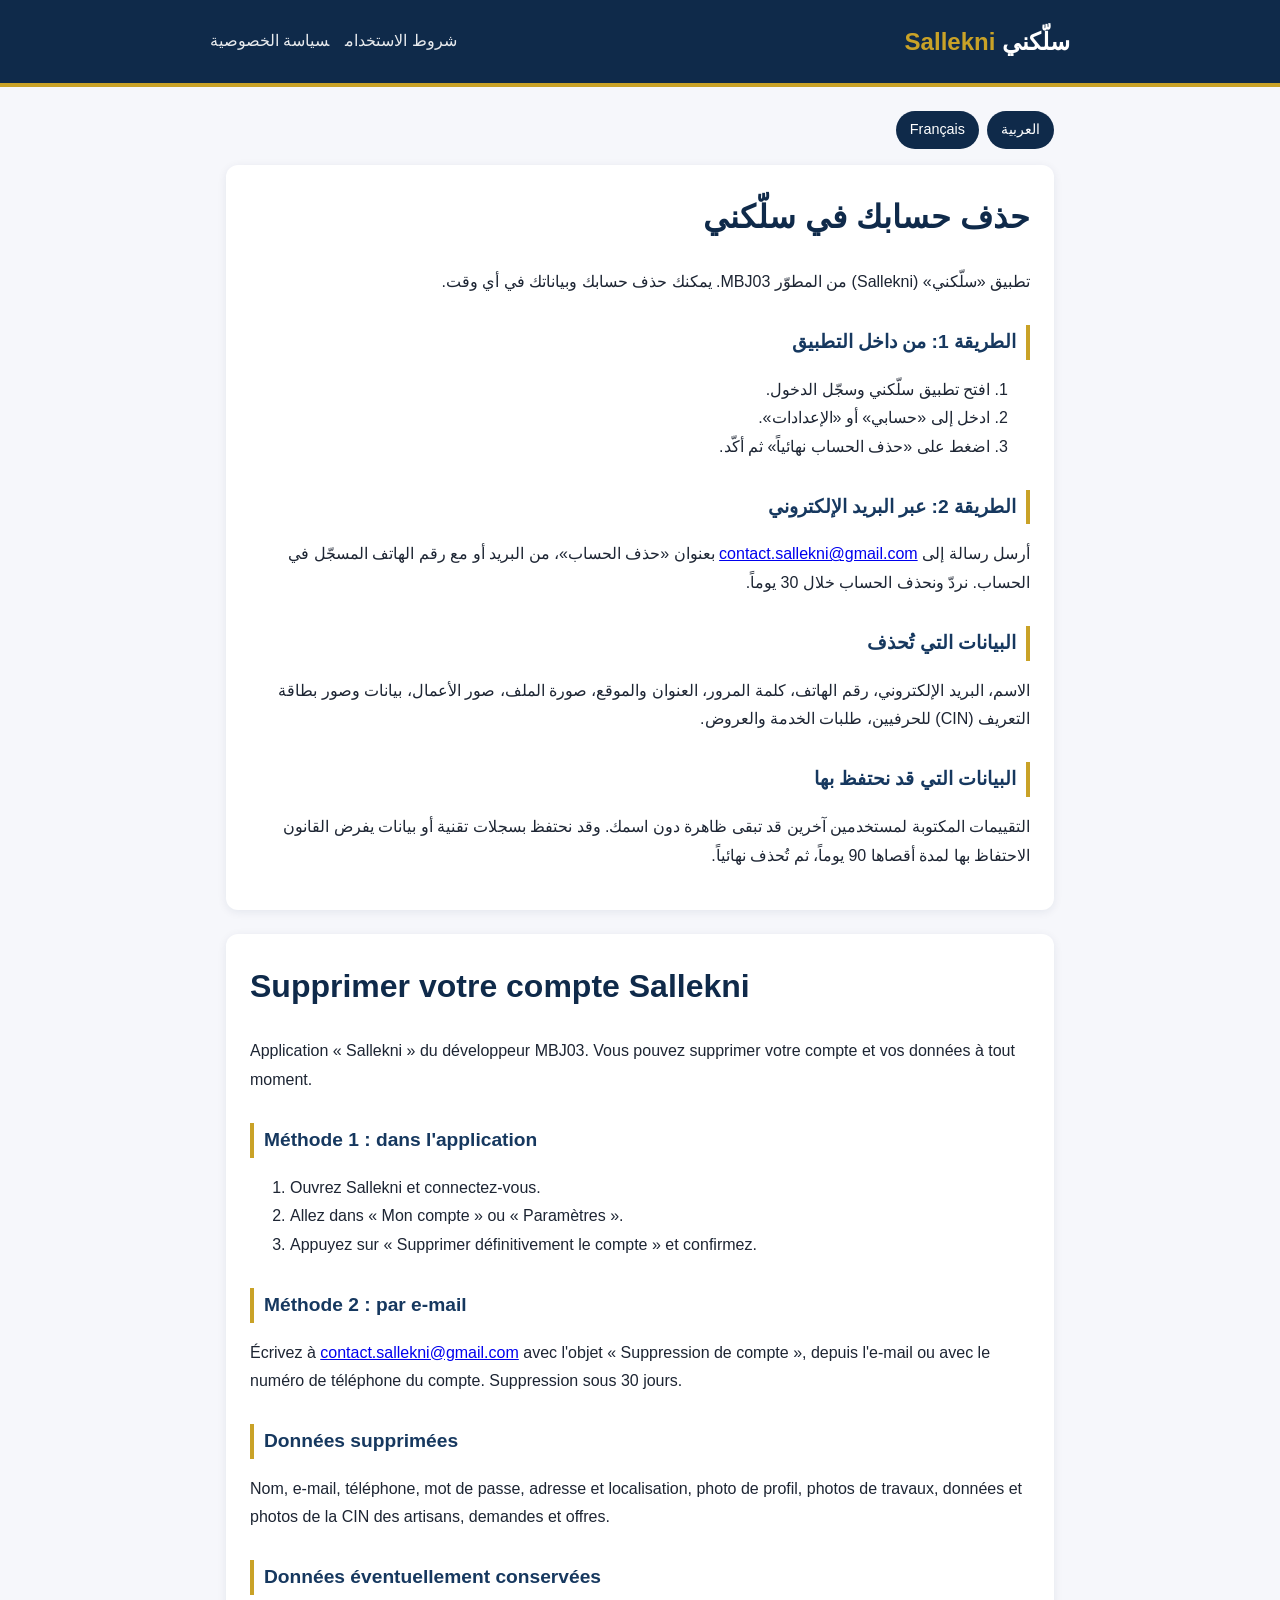
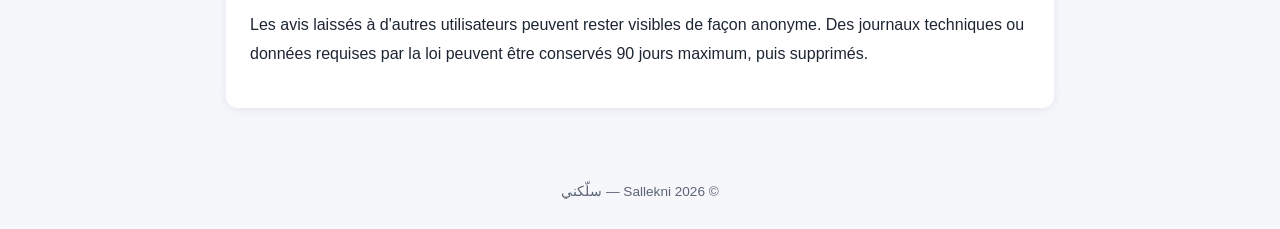
==== docs/delete-account.html @ 961c53c8 "Add files via upload" ====
<!DOCTYPE html>
<html lang="ar" dir="rtl">
<head>
<meta charset="utf-8">
<meta name="viewport" content="width=device-width, initial-scale=1">
<title>حذف الحساب | Sallekni</title>
<link rel="stylesheet" href="style.css">
</head>
<body>
<header><div class="wrap"><a class="brand" href="index.html">سلّكني <span>Sallekni</span></a>
<nav><a href="terms.html">شروط الاستخدام</a><a href="privacy.html">سياسة الخصوصية</a></nav></div></header>
<main class="wrap">
<div class="lang"><a href="#ar">العربية</a><a href="#fr">Français</a></div>

<div class="card" id="ar">
<h1>حذف حسابك في سلّكني</h1>
<p>تطبيق «سلّكني» (Sallekni) من المطوّر MBJ03. يمكنك حذف حسابك وبياناتك في أي وقت.</p>

<h2>الطريقة 1: من داخل التطبيق</h2>
<ol>
<li>افتح تطبيق سلّكني وسجّل الدخول.</li>
<li>ادخل إلى «حسابي» أو «الإعدادات».</li>
<li>اضغط على «حذف الحساب نهائياً» ثم أكّد.</li>
</ol>

<h2>الطريقة 2: عبر البريد الإلكتروني</h2>
<p>أرسل رسالة إلى <a href="mailto:contact.sallekni@gmail.com?subject=Delete%20account">contact.sallekni@gmail.com</a> بعنوان «حذف الحساب»، من البريد أو مع رقم الهاتف المسجّل في الحساب. نردّ ونحذف الحساب خلال 30 يوماً.</p>

<h2>البيانات التي تُحذف</h2>
<p>الاسم، البريد الإلكتروني، رقم الهاتف، كلمة المرور، العنوان والموقع، صورة الملف، صور الأعمال، بيانات وصور بطاقة التعريف (CIN) للحرفيين، طلبات الخدمة والعروض.</p>

<h2>البيانات التي قد نحتفظ بها</h2>
<p>التقييمات المكتوبة لمستخدمين آخرين قد تبقى ظاهرة دون اسمك. وقد نحتفظ بسجلات تقنية أو بيانات يفرض القانون الاحتفاظ بها لمدة أقصاها 90 يوماً، ثم تُحذف نهائياً.</p>
</div>

<div class="card" id="fr" dir="ltr" lang="fr">
<h1>Supprimer votre compte Sallekni</h1>
<p>Application « Sallekni » du développeur MBJ03. Vous pouvez supprimer votre compte et vos données à tout moment.</p>

<h2>Méthode 1 : dans l'application</h2>
<ol>
<li>Ouvrez Sallekni et connectez-vous.</li>
<li>Allez dans « Mon compte » ou « Paramètres ».</li>
<li>Appuyez sur « Supprimer définitivement le compte » et confirmez.</li>
</ol>

<h2>Méthode 2 : par e-mail</h2>
<p>Écrivez à <a href="mailto:contact.sallekni@gmail.com?subject=Delete%20account">contact.sallekni@gmail.com</a> avec l'objet « Suppression de compte », depuis l'e-mail ou avec le numéro de téléphone du compte. Suppression sous 30 jours.</p>

<h2>Données supprimées</h2>
<p>Nom, e-mail, téléphone, mot de passe, adresse et localisation, photo de profil, photos de travaux, données et photos de la CIN des artisans, demandes et offres.</p>

<h2>Données éventuellement conservées</h2>
<p>Les avis laissés à d'autres utilisateurs peuvent rester visibles de façon anonyme. Des journaux techniques ou données requises par la loi peuvent être conservés 90 jours maximum, puis supprimés.</p>
</div>
</main>
<footer>© 2026 Sallekni — سلّكني</footer>
</body>
</html>
---- docs/style.css ----
:root{--navy:#0f2a4a;--navy2:#16385f;--gold:#c9a227;--bg:#f6f7fb;--text:#1d2533;--muted:#5b6475;--card:#fff}
*{box-sizing:border-box}
body{margin:0;font-family:"Segoe UI",Tahoma,"Noto Sans Arabic",Arial,sans-serif;background:var(--bg);color:var(--text);line-height:1.8}
header{background:var(--navy);color:#fff;padding:20px 16px;border-bottom:4px solid var(--gold)}
header .wrap{display:flex;align-items:center;justify-content:space-between;gap:12px;flex-wrap:wrap}
.brand{font-size:1.5rem;font-weight:700;color:#fff;text-decoration:none}
.brand span{color:var(--gold)}
nav a{color:#fff;text-decoration:none;margin-inline-start:16px;opacity:.9}
nav a:hover{color:var(--gold)}
.wrap{max-width:860px;margin:0 auto}
main{padding:24px 16px}
.card{background:var(--card);border-radius:12px;padding:24px;box-shadow:0 2px 10px rgba(15,42,74,.08);margin-bottom:24px}
h1{color:var(--navy);margin-top:0}
h2{color:var(--navy2);border-inline-start:4px solid var(--gold);padding-inline-start:10px;font-size:1.2rem;margin-top:28px}
.meta{color:var(--muted);font-size:.9rem}
.lang{display:flex;gap:8px;margin-bottom:16px}
.lang a{background:var(--navy);color:#fff;padding:6px 14px;border-radius:20px;text-decoration:none;font-size:.9rem}
.lang a:hover{background:var(--gold);color:var(--navy)}
.links a{display:block;background:var(--navy);color:#fff;padding:14px 18px;border-radius:10px;text-decoration:none;margin:10px 0;font-weight:600}
.links a:hover{background:var(--gold);color:var(--navy)}
[dir=ltr]{text-align:left}
footer{text-align:center;color:var(--muted);font-size:.85rem;padding:24px 16px}
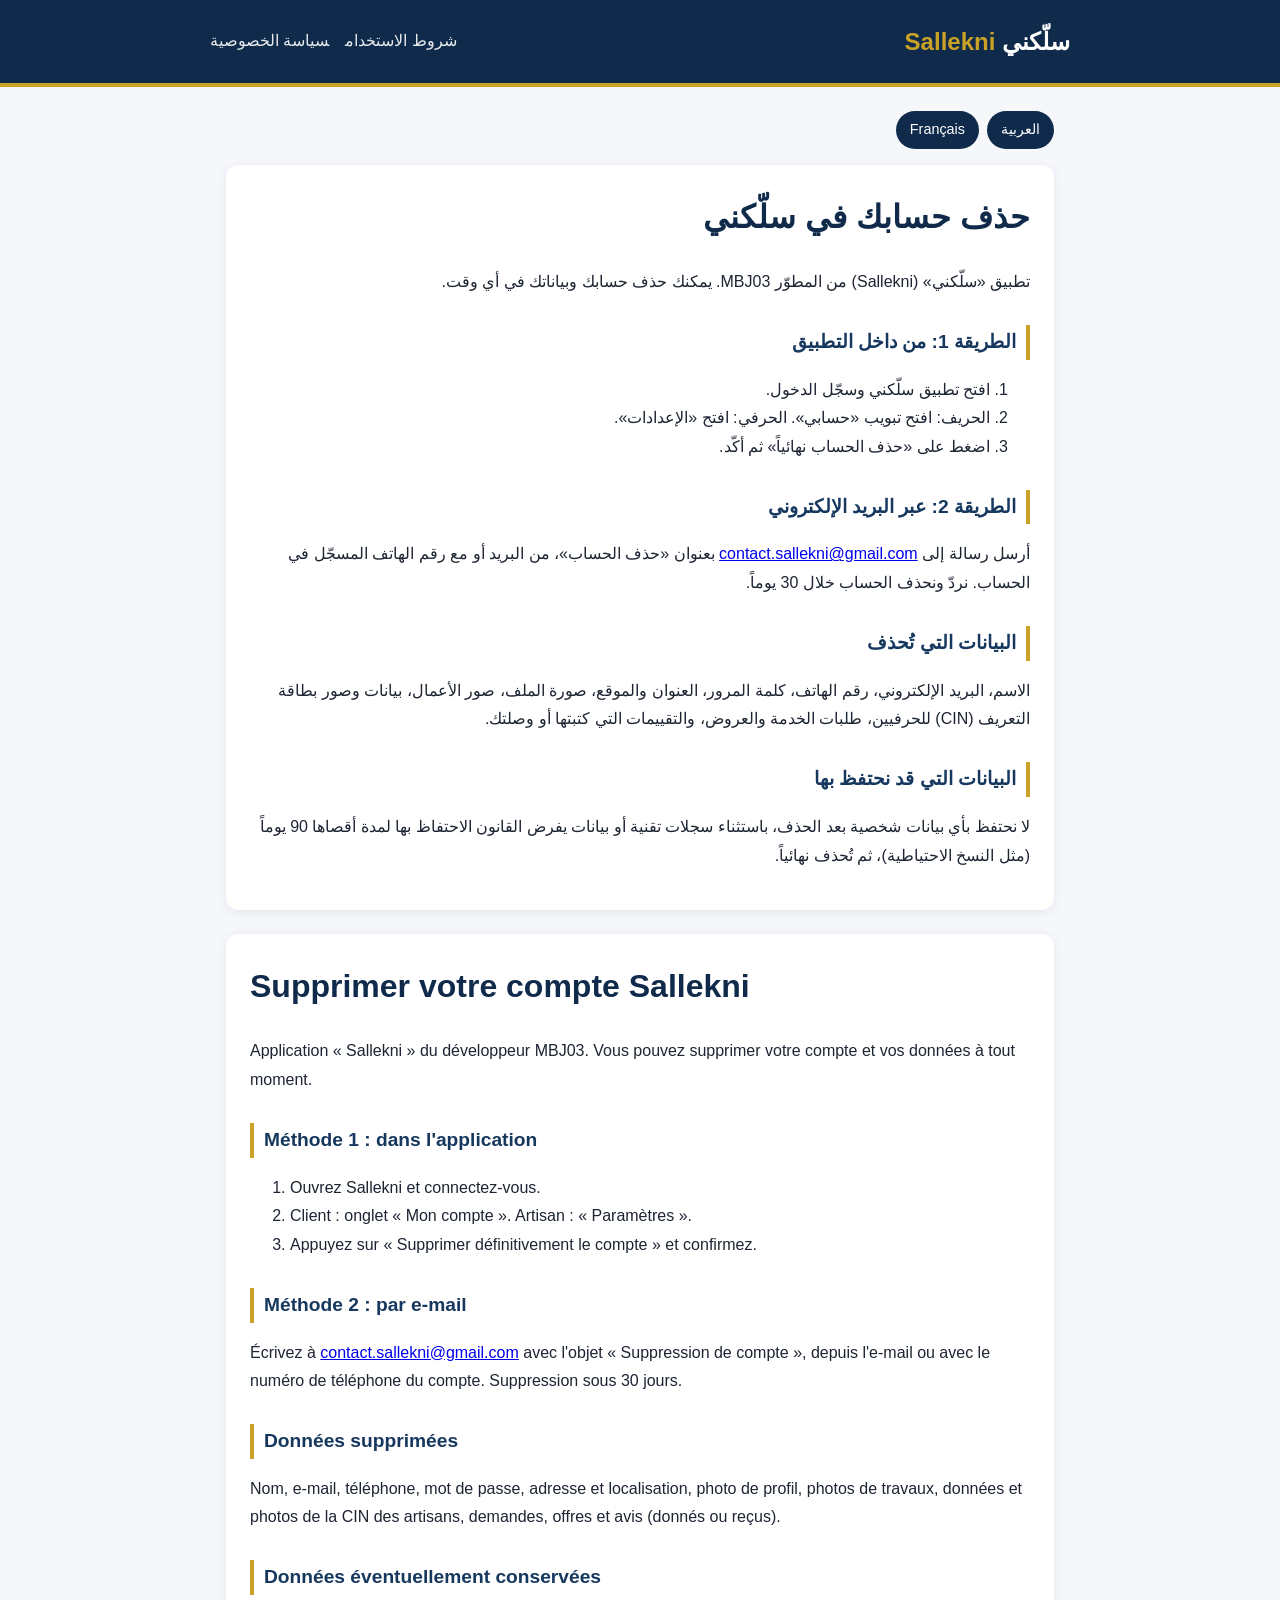
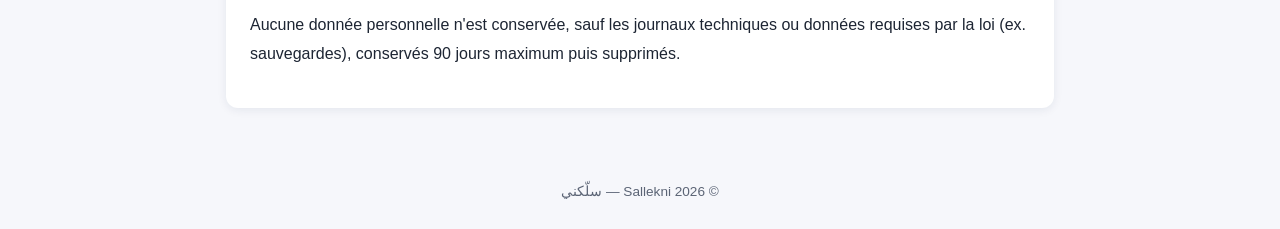
==== commit 114c4051: "Delete-account page: match in-app behavior" ====
--- a/docs/delete-account.html
+++ b/docs/delete-account.html
@@ -19,7 +19,7 @@
 <h2>الطريقة 1: من داخل التطبيق</h2>
 <ol>
 <li>افتح تطبيق سلّكني وسجّل الدخول.</li>
-<li>ادخل إلى «حسابي» أو «الإعدادات».</li>
+<li>الحريف: افتح تبويب «حسابي». الحرفي: افتح «الإعدادات».</li>
 <li>اضغط على «حذف الحساب نهائياً» ثم أكّد.</li>
 </ol>
 
@@ -27,10 +27,10 @@
 <p>أرسل رسالة إلى <a href="mailto:contact.sallekni@gmail.com?subject=Delete%20account">contact.sallekni@gmail.com</a> بعنوان «حذف الحساب»، من البريد أو مع رقم الهاتف المسجّل في الحساب. نردّ ونحذف الحساب خلال 30 يوماً.</p>
 
 <h2>البيانات التي تُحذف</h2>
-<p>الاسم، البريد الإلكتروني، رقم الهاتف، كلمة المرور، العنوان والموقع، صورة الملف، صور الأعمال، بيانات وصور بطاقة التعريف (CIN) للحرفيين، طلبات الخدمة والعروض.</p>
+<p>الاسم، البريد الإلكتروني، رقم الهاتف، كلمة المرور، العنوان والموقع، صورة الملف، صور الأعمال، بيانات وصور بطاقة التعريف (CIN) للحرفيين، طلبات الخدمة والعروض، والتقييمات التي كتبتها أو وصلتك.</p>
 
 <h2>البيانات التي قد نحتفظ بها</h2>
-<p>التقييمات المكتوبة لمستخدمين آخرين قد تبقى ظاهرة دون اسمك. وقد نحتفظ بسجلات تقنية أو بيانات يفرض القانون الاحتفاظ بها لمدة أقصاها 90 يوماً، ثم تُحذف نهائياً.</p>
+<p>لا نحتفظ بأي بيانات شخصية بعد الحذف، باستثناء سجلات تقنية أو بيانات يفرض القانون الاحتفاظ بها لمدة أقصاها 90 يوماً (مثل النسخ الاحتياطية)، ثم تُحذف نهائياً.</p>
 </div>
 
 <div class="card" id="fr" dir="ltr" lang="fr">
@@ -40,7 +40,7 @@
 <h2>Méthode 1 : dans l'application</h2>
 <ol>
 <li>Ouvrez Sallekni et connectez-vous.</li>
-<li>Allez dans « Mon compte » ou « Paramètres ».</li>
+<li>Client : onglet « Mon compte ». Artisan : « Paramètres ».</li>
 <li>Appuyez sur « Supprimer définitivement le compte » et confirmez.</li>
 </ol>
 
@@ -48,10 +48,10 @@
 <p>Écrivez à <a href="mailto:contact.sallekni@gmail.com?subject=Delete%20account">contact.sallekni@gmail.com</a> avec l'objet « Suppression de compte », depuis l'e-mail ou avec le numéro de téléphone du compte. Suppression sous 30 jours.</p>
 
 <h2>Données supprimées</h2>
-<p>Nom, e-mail, téléphone, mot de passe, adresse et localisation, photo de profil, photos de travaux, données et photos de la CIN des artisans, demandes et offres.</p>
+<p>Nom, e-mail, téléphone, mot de passe, adresse et localisation, photo de profil, photos de travaux, données et photos de la CIN des artisans, demandes, offres et avis (donnés ou reçus).</p>
 
 <h2>Données éventuellement conservées</h2>
-<p>Les avis laissés à d'autres utilisateurs peuvent rester visibles de façon anonyme. Des journaux techniques ou données requises par la loi peuvent être conservés 90 jours maximum, puis supprimés.</p>
+<p>Aucune donnée personnelle n'est conservée, sauf les journaux techniques ou données requises par la loi (ex. sauvegardes), conservés 90 jours maximum puis supprimés.</p>
 </div>
 </main>
 <footer>© 2026 Sallekni — سلّكني</footer>
